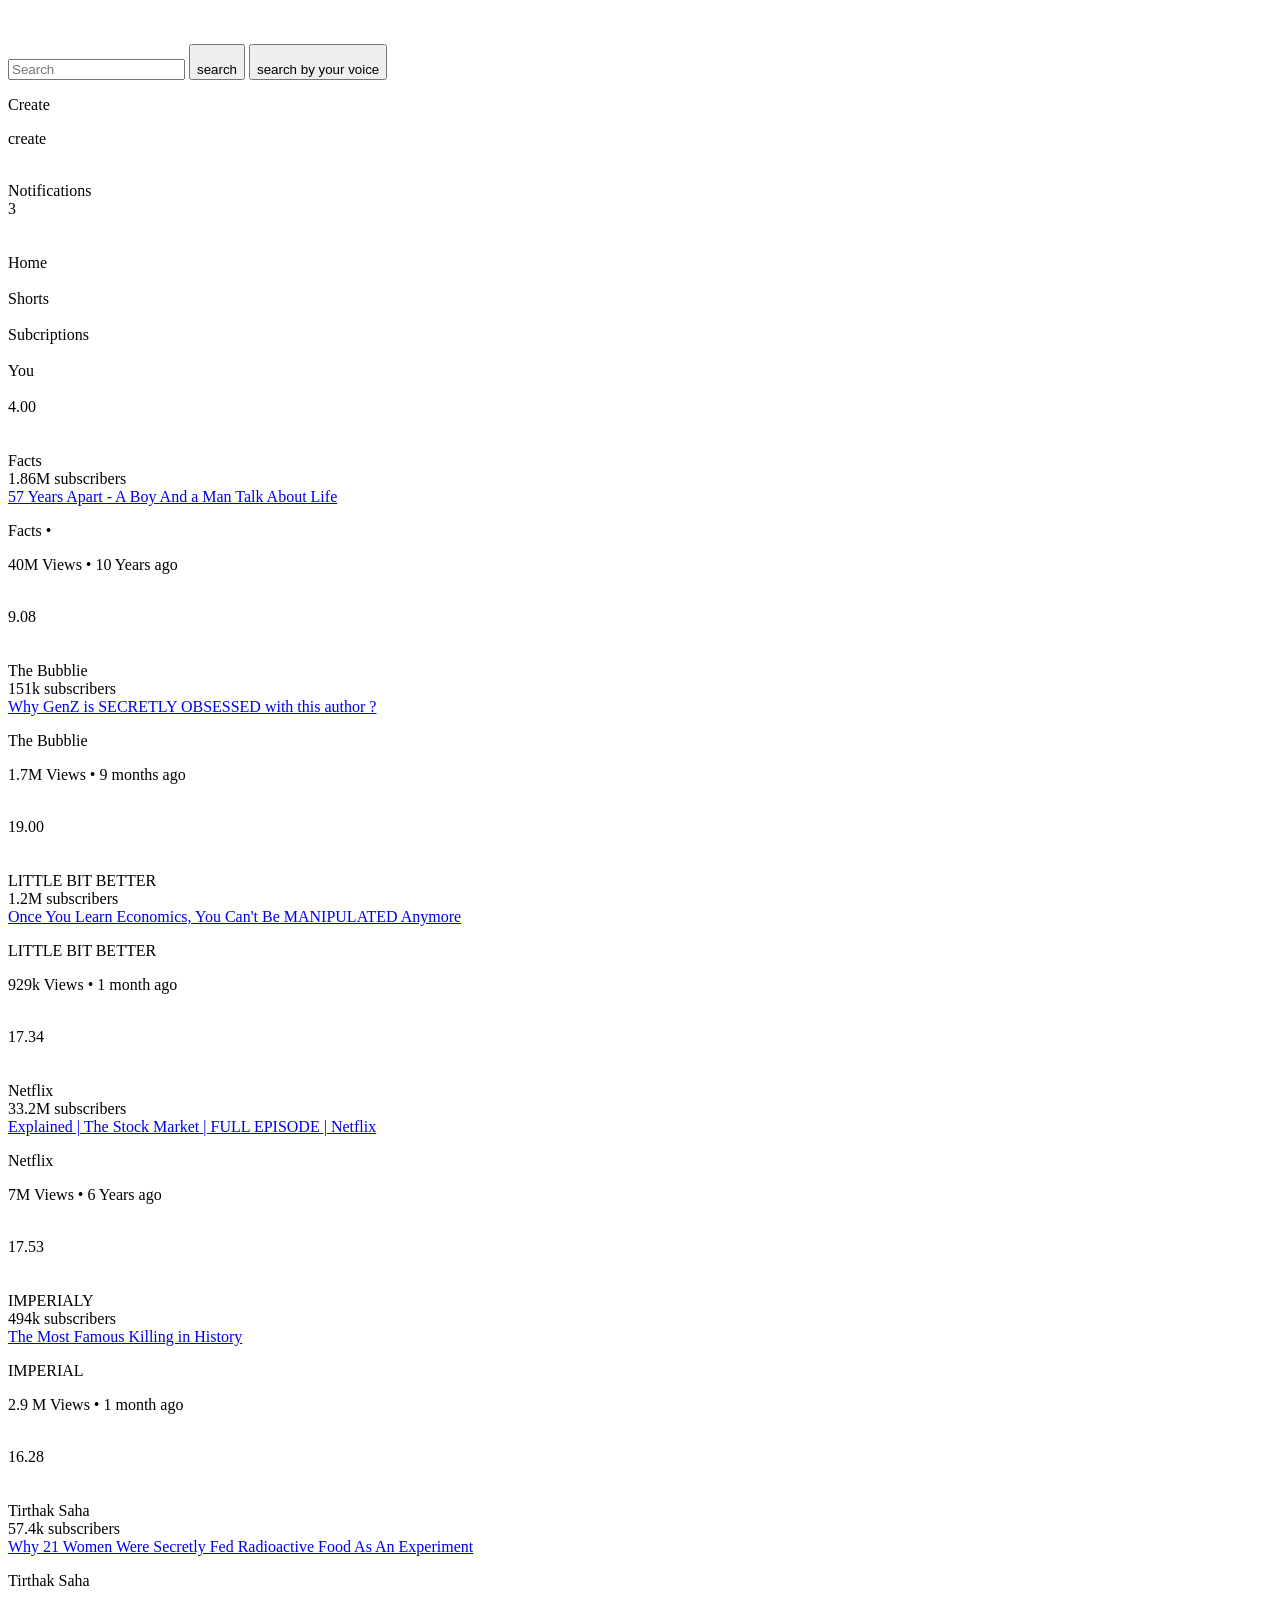
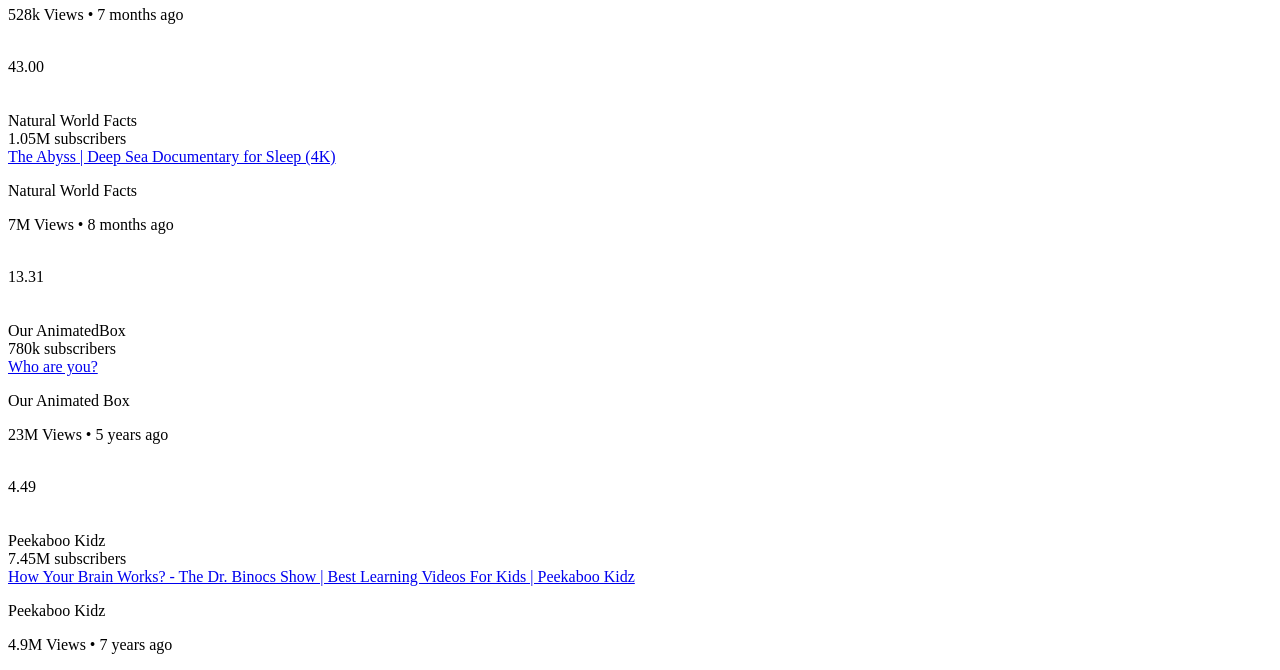
==== index.html @ 299ebcfa "mainfile_shifted" ====
<!DOCTYPE html>
<html lang="en">

<head>
  <meta charset="UTF-8">
  <meta name="viewport" content="width=device-width, initial-scale=1.0">
  <title>Youtube_clone</title>
  <link rel="stylesheet" href="cssfiles/general.css">
  <link rel="stylesheet" href="cssfiles/header.css">
  <link rel="stylesheet" href="cssfiles/leftbar.css">
  <link rel="stylesheet" href="cssfiles/video.css">
  <link rel="preconnect" href="https://fonts.googleapis.com">
  <link rel="preconnect" href="https://fonts.gstatic.com" crossorigin>
  <link rel="stylesheet" href="cssfiles/sidebar.css">
  <link rel="icon" href="icons/youtube.png">
  <link href="https://fonts.googleapis.com/css2?family=Roboto:ital,wght@0,100..900;1,100..900&display=swap"
    rel="stylesheet">
</head>

<body>
  <header>
  <div class="header">
    <div class="left_section">
      <img src="icons/hamburger.png" alt="" class="hamburger_menu">
      <div class="ham_tooltip"></div>
      <img src="icons/youtube-logo.svg" alt="" class="youtube_logo">
    </div>
    <div class="middle_section">
      <input type="text" placeholder="Search" class="search_bar">
      <button class="search_button">
        <img src="icons/loupe.png" alt="" class="search_icon">
        <div class="tooltip">search</div>
      </button>
      <button class="voice_search">
        <img src="icons/voice.svg.png" alt="" class="voice_search_button">
        <div class="tooltip">search by your voice</div>
      </button>
    </div>
    <div class="right_section">

      <div class="upload_icon_container">
        <div class="create_button">
          <p class="create">
            <img src="icons/plus (1).png" alt="" class="create">Create
          <div class="tooltip">create</div>
          </p>

        </div>
      </div>

      <div class="notifications_icon_container">
        <img src="icons/bell.png" alt="" class="notifications">
        <div class="tooltip">Notifications</div>
        <div class="notifications_count">3</div>
      </div>
      <img src="icons/profilePICture.png" alt="" class="my_id">
    </div>
  </div>
</header>
<nav>
  <div class="sidebar">
    <div class="sidebar_link">
      <img src="icons/home.png" alt="" class="sidebar_image">
      <div>Home</div>
    </div>
    <div class="sidebar_link">
      <img src="icons/youtube-shorts_new.jpg" alt="" class="sidebar_image">
      <div>Shorts</div>
    </div>
    <div class="sidebar_link">
      <img src="icons/subscriptions.svg" alt="" class="sidebar_image">
      <div>Subcriptions</div>
    </div>
    <div class="sidebar_link">
      <img src="icons/user.png" alt="" class="sidebar_image">
      <div>You</div>
    </div>
  </div>
</nav> 
<main>

  <section class="video-grid">
    <!--1st-->
    <div class="container">
      <div class="video_thumbnail">
        <a href="https://www.youtube.com/watch?v=BqSxjmvXzzY&t=35s">
          <img class="thumbnail" src="thumbnails/Pixocraft_max_resolution (1).jpg" alt="">
        </a>
        <div class="duration">4.00</div>
      </div>

      <div class="video_preview">
        <div class="video-info-grid">
          <div class="channel_picture">
            <div class="profile-picture-container">
              <a href="https://www.youtube.com/@facts">
                <img src="channelpics/57yearsapart.jpg" alt="" class="profile_picture">
              </a>
              <div class="channel-tooltip">
                <img src="channelpics/57yearsapart.jpg" alt="" class="channel-tooltip-picture">
                <div>
                  <div class="channel-tooltip-name">Facts</div>
                  <div class="channel-tooltip-stats">1.86M subscribers</div>
                </div>
              </div>
            </div>
          </div>
        </div>

        <div class="video_info">
          <a href="https://www.youtube.com/watch?v=BqSxjmvXzzY&t=35s" class="video_title_link">
            <div class="video_title">
              57 Years Apart - A Boy And a Man Talk About Life
            </div>
          </a>

          <div class="channel_name">
            <p>Facts &#8226;</p>
          </div>
          <div class="video_views">
            <p>40M Views &#8226; 10 Years ago</p>
          </div>
        </div>
      </div>
    </div>

<!--2nd-->
    <div class="container">
      <div class="video_thumbnail">
        <a href="https://www.youtube.com/watch?v=-wt9cQa7xW0">
          <img class="thumbnail" src="thumbnails/Pixocraft_max_resolution (2).jpg" alt="">
        </a>
        <div class="duration">9.08</div>
      </div>
      <div class="video_preview">
        <div class="video-info-grid">
          <div class="channel_picture">
            <div class="profile-picture-container">
              <a href="https://www.youtube.com/@theBubblie">
                <img src="channelpics/kafka.jpg" alt="" class="profile_picture">
              </a>
              <div class="channel-tooltip">
                <img src="channelpics/kafka.jpg" alt="" class="channel-tooltip-picture">
                <div>
                  <div class="channel-tooltip-name">The Bubblie</div>
                  <div class="channel-tooltip-stats">151k subscribers</div>
                </div>
              </div>
            </div>
          </div>
        </div>

        <div class="video_info">
          <a href="https://www.youtube.com/watch?v=-wt9cQa7xW0" class="video_title_link">
            <div class="video_title">
              Why GenZ is SECRETLY OBSESSED with this author ?
            </div>
          </a>
          <div class="channel_name">
            <p>The Bubblie</p>
          </div>
          <div class="video_views">
            <p>1.7M Views &#8226; 9 months ago</p>
          </div>
        </div>
      </div>
    </div>


<!--3rd-->
    <div class="container">
      <div class="video_thumbnail">
        <a href="https://www.youtube.com/watch?v=zxVoCw3P1Gc&t=4s">
          <img class="thumbnail" src="thumbnails/Pixocraft_max_resolution (3).jpg" alt="">
        </a>

        <div class="duration">19.00</div>
      </div>
      <div class="video_preview">
        <div class="video-info-grid">
          <div class="channel_picture">
            <div class="profile-picture-container">
              <a href="https://www.youtube.com/@littlebitbetter7">
                <img src="channelpics/economics.jpg" alt="" class="profile_picture">
              </a>
              <div class="channel-tooltip">
                <img src="channelpics/economics.jpg" alt="" class="channel-tooltip-picture">
                <div>
                  <div class="channel-tooltip-name">LITTLE BIT BETTER</div>
                  <div class="channel-tooltip-stats">1.2M subscribers</div>
                </div>
              </div>
            </div>
          </div>
        </div>

        <div class="video_info">
          <a href="https://www.youtube.com/watch?v=zxVoCw3P1Gc&t=4s" class="video_title_link">
            <div class="video_title">
              Once You Learn Economics, You Can't Be MANIPULATED Anymore
            </div>
          </a>
          <div class="channel_name">
            <p>LITTLE BIT BETTER</p>
          </div>
          <div class="video_views">
            <p>929k Views &#8226; 1 month ago</p>
          </div>
        </div>
      </div>
    </div>

<!--4th-->
    <div class="container">
      <div class="video_thumbnail">
        <a href="https://www.youtube.com/watch?v=ZCFkWDdmXG8&t=39s">
          <img class="thumbnail" src="thumbnails/Pixocraft_max_resolution (4).jpg" alt="">
        </a>

        <div class="duration">17.34</div>
      </div>
      <div class="video_preview">
        <div class="video-info-grid">
          <div class="channel_picture">
            <div class="profile-picture-container">
              <a href="https://www.youtube.com/@Netflix">
                <img src="channelpics/stocks.jpg" alt="" class="profile_picture">
              </a>
              <div class="channel-tooltip">
                <img src="channelpics/stocks.jpg" alt="" class="channel-tooltip-picture">
                <div>
                  <div class="channel-tooltip-name">Netflix</div>
                  <div class="channel-tooltip-stats">33.2M subscribers</div>
                </div>
              </div>
            </div>
          </div>
        </div>
        <div class="video_info">
          <a href="https://www.youtube.com/watch?v=ZCFkWDdmXG8&t=39s" class="video_title_link">
            <div class="video_title">
              Explained | The Stock Market | FULL EPISODE | Netflix
            </div>
          </a>
          <div class="channel_name">
            <p>Netflix</p>
          </div>
          <div class="video_views">
            <p>7M Views &#8226; 6 Years ago</p>
          </div>
        </div>
      </div>
    </div>

    <!--5th-->
    <div class="container">
      <div class="video_thumbnail">
        <a href="https://www.youtube.com/watch?v=Nz7BoIlLdAc&t=21s">
          <img class="thumbnail" src="thumbnails/Pixocraft_max_resolution (5).jpg" alt="">
        </a>

        <div class="duration">17.53</div>
      </div>
      <div class="video_preview">
        <div class="video-info-grid">
          <div class="channel_picture">
            <div class="profile-picture-container">
              <a href="https://www.youtube.com/@IMPERIALYT">
                <img src="channelpics/caeser.jpg" alt="" class="profile_picture">
              </a>
              <div class="channel-tooltip">
                <img src="channelpics/caeser.jpg" alt="" class="channel-tooltip-picture">
                <div>
                  <div class="channel-tooltip-name">IMPERIALY</div>
                  <div class="channel-tooltip-stats">494k subscribers</div>
                </div>
              </div>
            </div>
          </div>
        </div>
        <div class="video_info">
          <a href="https://www.youtube.com/watch?v=Nz7BoIlLdAc&t=21s" class="video_title_link">
            <div class="video_title">
              The Most Famous Killing in History
            </div>
          </a>
          <div class="channel_name">
            <p>IMPERIAL</p>
          </div>
          <div class="video_views">
            <p>2.9 M Views &#8226; 1 month ago</p>
          </div>
        </div>
      </div>
    </div>

    <!--6th-->
    <div class="container">
      <div class="video_thumbnail">
        <a href="https://www.youtube.com/watch?v=a7FL8RDh5Mo&t=4s">
          <img class="thumbnail" src="thumbnails/Pixocraft_max_resolution (6).jpg" alt="">
        </a>

        <div class="duration">16.28</div>
      </div>

      <div class="video_preview">
        <div class="video-info-grid">
          <div class="channel_picture">
            <div class="profile-picture-container">
              <a href="https://www.youtube.com/@TirthakSaha">
                <img src="channelpics/covetry experiments.jpg" alt="" class="profile_picture">
              </a>
              <div class="channel-tooltip">
                <img src="channelpics/covetry experiments.jpg" alt="" class="channel-tooltip-picture">
                <div>
                  <div class="channel-tooltip-name">Tirthak Saha</div>
                  <div class="channel-tooltip-stats">57.4k subscribers</div>
                </div>
              </div>
            </div>
          </div>
        </div>

        <div class="video_info">
          <a href="https://www.youtube.com/watch?v=a7FL8RDh5Mo&t=4s" class="video_title_link">
            <div class="video_title">
              Why 21 Women Were Secretly Fed Radioactive Food As An Experiment
            </div>
          </a>
          <div class="channel_name">
            <p>Tirthak Saha</p>
          </div>
          <div class="video_views">
            <p>528k Views &#8226; 7 months ago</p>
          </div>
        </div>
      </div>
    </div>

    <!--7th-->
        <div class="container">
      <div class="video_thumbnail">
        <a href="https://www.youtube.com/watch?v=SXWDW62h_QY&t=14s">
          <img class="thumbnail" src="thumbnails/Pixocraft_max_resolution (7).jpg" alt="">
        </a>

        <div class="duration">43.00</div>
      </div>

      <div class="video_preview">
        <div class="video-info-grid">
          <div class="channel_picture">
            <div class="profile-picture-container">
              <a href="https://www.youtube.com/@NaturalWorldFacts">
                <img src="channelpics/sea.jpg" alt="" class="profile_picture">
              </a>
              <div class="channel-tooltip">
                <img src="channelpics/sea.jpg" alt="" class="channel-tooltip-picture">
                <div>
                  <div class="channel-tooltip-name">Natural World Facts</div>
                  <div class="channel-tooltip-stats">1.05M subscribers</div>
                </div>
              </div>
            </div>
          </div>
        </div>

        <div class="video_info">
          <a href="https://www.youtube.com/watch?v=SXWDW62h_QY&t=14s" class="video_title_link">
            <div class="video_title">
             The Abyss | Deep Sea Documentary for Sleep (4K)
            </div>
          </a>
          <div class="channel_name">
            <p>Natural World Facts</p>
          </div>
          <div class="video_views">
            <p>7M Views &#8226; 8 months ago</p>
          </div>
        </div>
      </div>
    </div>

<!--8th over-->
        <div class="container">
      <div class="video_thumbnail">
        <a href="https://www.youtube.com/watch?v=GWGbOjlJDkU">
          <img class="thumbnail" src="thumbnails/channel_9.jpg" alt="">
        </a>

        <div class="duration">13.31</div>
      </div>

      <div class="video_preview">
        <div class="video-info-grid">
          <div class="channel_picture">
            <div class="profile-picture-container">
              <a href="https://www.youtube.com/@OurAnimatedBox">
                <img src="channelpics/who are you.jpg" alt="" class="profile_picture">
              </a>
              <div class="channel-tooltip">
                <img src="channelpics/who are you.jpg" alt="" class="channel-tooltip-picture">
                <div>
                  <div class="channel-tooltip-name">Our AnimatedBox</div>
                  <div class="channel-tooltip-stats">780k subscribers</div>
                </div>
              </div>
            </div>
          </div>
        </div>

        <div class="video_info">
          <a href="https://www.youtube.com/watch?v=GWGbOjlJDkU" class="video_title_link">
            <div class="video_title">
              Who are you?
            </div>
          </a>
          <div class="channel_name">
            <p>Our Animated Box</p>
          </div>
          <div class="video_views">
            <p>23M Views &#8226; 5 years ago</p>
          </div>
        </div>
      </div>
    </div>

    <!--9th over-->
        <div class="container">
      <div class="video_thumbnail">
        <a href="https://www.youtube.com/watch?v=ndDpjT0_IM0&t=4s">
          <img class="thumbnail" src="thumbnails/Pixocraft_max_resolution.jpg" alt="">
        </a>

        <div class="duration">4.49</div>
      </div>

      <div class="video_preview">
        <div class="video-info-grid">
          <div class="channel_picture">
            <div class="profile-picture-container">
              <a href="https://www.youtube.com/@Peekaboo_Kidz">
                <img src="channelpics/brainworks.jpg" alt="" class="profile_picture">
              </a>
              <div class="channel-tooltip">
                <img src="channelpics/brainworks.jpg" alt="" class="channel-tooltip-picture">
                <div>
                  <div class="channel-tooltip-name">Peekaboo Kidz</div>
                  <div class="channel-tooltip-stats">7.45M subscribers</div>
                </div>
              </div>
            </div>
          </div>
        </div>

        <div class="video_info">
          <a href="https://www.youtube.com/watch?v=ndDpjT0_IM0&t=4s" class="video_title_link">
            <div class="video_title">
              How Your Brain Works? - The Dr. Binocs Show | Best Learning Videos For Kids | Peekaboo Kidz
            </div>
          </a>
          <div class="channel_name">
            <p>Peekaboo Kidz</p>
          </div>
          <div class="video_views">
            <p>4.9M Views &#8226;  7 years ago</p>
          </div>
        </div>
      </div>
    </div>
  </section>
  </main>
</body>
</html>
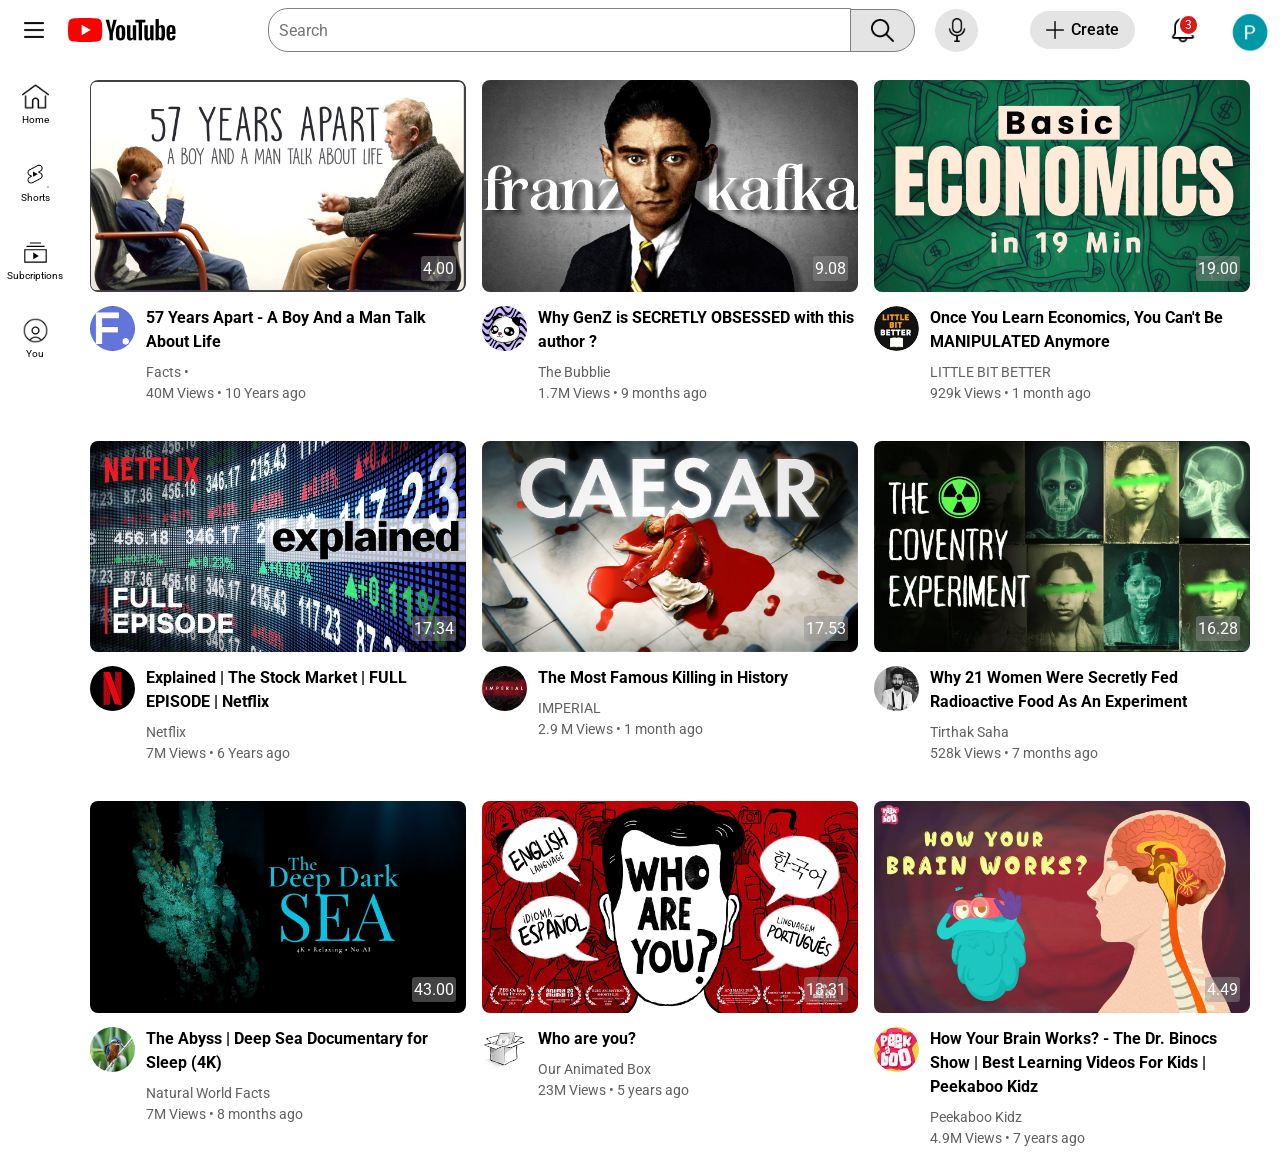
==== commit 84e3a69f: "profile_updated" ====
--- a/index.html
+++ b/index.html
@@ -53,7 +53,7 @@
         <div class="tooltip">Notifications</div>
         <div class="notifications_count">3</div>
       </div>
-      <img src="icons/profilePICture.png" alt="" class="my_id">
+      <img src="icons/Screenshot 2026-05-09 231611.png" alt="" class="my_id">
     </div>
   </div>
 </header>
--- a/cssfiles/general.css
+++ b/cssfiles/general.css
@@ -0,0 +1,14 @@
+    * {
+      margin-top: 0;
+      margin-bottom: 0;
+      margin-left: 0;
+      margin-right: 0;
+      font-family: roboto, arial;
+    }
+    body
+    {
+      padding-top: 80px;
+      padding-left: 90px;
+      padding-right: 30px;
+    }
+
--- a/cssfiles/header.css
+++ b/cssfiles/header.css
@@ -0,0 +1,234 @@
+.header {
+  height: 60px;
+  display: flex;
+  flex-direction: row;
+  justify-content: space-between;
+  position: fixed;
+  top: 0;
+  right: 0;
+  left: 0;
+  z-index: 100;
+  background-color: rgba(255, 255, 255, 0.142);
+}
+
+.left_section {
+  display: flex;
+  flex-direction: row;
+  align-items: center;
+
+}
+
+.hamburger_menu {
+  height: 20px;
+  margin-left: 24px;
+  margin-right: 24px;
+  position: relative;
+  transition: background-color 0.15s;
+}
+
+.ham_tooltip {
+  background-color: rgba(204, 204, 204, 0.384);
+  height: 40px;
+  width: 40px;
+  border-radius: 20px;
+  margin-left: 13px;
+  position: absolute;
+  opacity: 0;
+}
+
+.ham_tooltip:hover {
+  opacity: 1;
+}
+
+.youtube_logo {
+  height: 24px;
+  cursor: pointer;
+}
+
+.middle_section {
+  flex: 1;
+  display: flex;
+  align-items: center;
+  margin-left: 50px;
+  margin-right: 10px;
+  max-width: 710px;
+}
+
+.search_bar {
+  flex: 1;
+  height: 40px;
+  width: 900px;
+  border: solid gray;
+  border-top-left-radius: 20px;
+  border-bottom-left-radius: 20px;
+  border-width: 1px;
+  padding-left: 10px;
+  font-size: 16px;
+  width: 0;
+}
+
+.search_bar::placeholder {
+  font-size: 16px;
+}
+
+.search_button {
+  height: 43px;
+  width: 65px;
+  border-top-right-radius: 21px;
+  border-bottom-right-radius: 21px;
+  margin-top: 1px;
+  border: 1px solid gray;
+  border-width: 1px;
+  margin-left: -1px;
+  background-color: rgb(228, 228, 228);
+  transition: background-color 0.15s;
+}
+.search_button:hover
+{
+  background-color: rgb(239, 239, 239);
+  cursor: pointer;
+}
+.search_button,
+.voice_search,
+.create_button,
+.notifications_icon_container {
+  position: relative;
+  display: flex;
+  justify-content: center;
+  align-items: center;
+}
+
+.search_button .tooltip,
+.voice_search .tooltip,
+.create_button .tooltip,
+.notifications_icon_container .tooltip {
+  position: absolute;
+  bottom: -30px;
+  background-color: gray;
+  color: white;
+  padding-bottom: 2px;
+  padding-top: 2px;
+  padding-left: 3px;
+  padding-right: 3px;
+  font-size: 10px;
+  opacity: 0;
+  border: none;
+  border-radius: 2px;
+  transition: opacity 0.15;
+  white-space: nowrap;
+
+}
+
+.search_button:hover .tooltip,
+.voice_search .tooltip:hover,
+.create_button .tooltip:hover,
+.notifications_icon_container .tooltip:hover {
+  opacity: 1;
+
+}
+
+.search_icon {
+  height: 23px;
+}
+
+.voice_search {
+  height: 43px;
+  width: 43px;
+  border: none;
+  margin-left: 20px;
+  border-radius: 22px;
+  background-color: rgb(228, 228, 228);
+  transition: background-color 0.15s;
+}
+.voice_search:hover
+{
+  background-color: rgb(228, 228, 228);
+  cursor: pointer;
+}
+.voice_search_button {
+  width: 24px;
+  height: 24px;
+}
+
+.right_section {
+
+  width: 250px;
+  display: flex;
+  flex-direction: row;
+  align-items: center;
+  justify-content: space-between;
+  flex-shrink: 0;
+  transition: background-color 0.15s;
+}
+
+.notifications_icon_container {
+  position: relative;
+
+
+}
+.notifications_icon_container:hover
+{
+
+cursor: pointer;
+}
+.notifications_count {
+  position: absolute;
+  top: -2px;
+  right: -2px;
+  border-color: white;
+  border-style: solid;
+  border-width: 2px;
+  background-color: rgb(218, 25, 25);
+  color: white;
+  font-family: roboto, arial;
+  padding-left: 5px;
+  font-size: 12px;
+  padding-bottom: 2px;
+  padding-right: 5px;
+  padding-top: 2px;
+  border-radius: 15px;
+}
+.notifications {
+  height: 28px; 
+}
+.create_button {
+  display: flex;
+  height: 38px;
+  width: 105px;
+  border: none;
+  border-radius: 20px;
+  align-items: center;
+  font-size: 16px;
+  background-color: rgb(228, 228, 228);
+  font-weight: 500;
+}
+
+.create {
+  display: flex;
+  height: 18px;
+  margin-right: 7px;
+  margin-bottom: 3px;
+  margin-top: 1px;
+  margin-left: 3px;
+  vertical-align: middle;
+  transition: background-color 0.15s;
+}
+.create_button:hover
+{
+  background-color: rgb(239, 239, 239);
+  cursor: pointer;
+}
+
+
+
+.my_id {
+  height: 40px;
+  width: 40px;
+  border-radius: 20px;
+  margin-right: 10px;
+  margin-top: 5px;
+}
+.my_id:hover
+{
+  cursor: pointer;
+}
--- a/cssfiles/video.css
+++ b/cssfiles/video.css
@@ -0,0 +1,140 @@
+    .thumbnail
+     {
+      width: 100%;
+      border-radius: 8px;
+      
+    }
+
+    .video_thumbnail {
+      margin-bottom: 10px;
+      position: relative;
+    }
+.duration
+{
+  position: absolute;
+  background-color: rgba(145, 145, 145, 0.457);
+  color: white;
+  bottom: 15px;
+  right: 10px;
+  padding: 3px 2px;
+  border-radius: 3px;
+
+}
+
+
+    .video_preview 
+    {
+      display: grid;
+      grid-template-columns: 56px 1fr;
+    }
+
+    .profile_picture {
+      border-radius: 50px;
+      width: 45px;
+    }
+.profile-picture-container {
+  position: relative;
+  display: inline-block;
+}
+
+.channel-tooltip {
+  background-color: white;
+  width: 200px;
+  padding: 12px 12px;
+  box-shadow: 2px 3px 10px rgba(0, 0, 0, 0.3);
+  border-radius: 6px;
+  position: absolute;
+  top: 55px;
+  z-index: 300;
+  opacity: 0;
+  pointer-events: none;
+  display: flex;
+  align-items: center;
+  transition: opacity 0.15s;
+}
+
+.profile-picture-container:hover .channel-tooltip {
+  opacity: 1;
+}
+
+.channel-tooltip-picture {
+  width: 50px;
+  height: 50px;
+  border-radius: 50px;
+  margin-right: 8px;
+}
+
+.channel-tooltip-name {
+  font-weight: bold;
+  font-size: 16px;
+  margin-bottom: 4px;
+}
+
+.channel-tooltip-stats {
+  font-family: Roboto, Arial;
+  color: rgb(96, 96, 96);
+  font-size: 14px;
+}
+
+    .video_title {
+      font-size: 18px;
+      margin-top: 0;
+      font-weight: 700;
+      line-height: 20px;
+      margin-bottom: 10px;
+    }
+
+    .video_title_link
+    {
+      text-decoration: none;
+      color: black;
+    }
+    .channel_name,
+    .video_views {
+      color: rgb(96, 96, 96);
+      font-size: 16px;
+      margin-top: 5px;
+    }
+
+    .video-grid {
+      display: grid;
+      grid-template-columns: 1fr 1fr 1fr;
+      column-gap: 16px;
+      row-gap: 40px;
+    }
+    @media (min-width: 1000px)
+    {
+      .video_title
+      {
+        font-size: 16px;
+        line-height: 24px;
+      }
+    }
+        @media (min-width: 1000px)
+    {
+      .channel_name,
+      .video_views
+      {
+        font-size: 14px;
+      }
+    }
+    @media (max-width: 800px){
+      .video-grid
+      {
+        grid-template-columns: 1fr ;
+      }
+    }
+
+        @media (min-width: 851px) and (max-width: 999px){
+      .video-grid
+      {
+        grid-template-columns: 1fr 1fr;
+      }
+    }
+
+        @media (min-width: 1000px){
+      .video-grid
+      {
+        grid-template-columns: 1fr 1fr 1fr ;
+      }
+    }
--- a/cssfiles/sidebar.css
+++ b/cssfiles/sidebar.css
@@ -0,0 +1,43 @@
+
+.sidebar
+{
+
+  position: fixed;
+  left: 0;
+  bottom: 0;
+  top: 60px;
+  background-color: white;
+  width: 70px;
+  z-index: 200;
+  padding-top: 5px;
+}
+.sidebar_link img
+{
+  height: 27px;
+  margin-bottom: 4px;
+}
+
+.sidebar_link
+{
+height: 78px;
+display:flex;
+align-items: center;
+justify-content: center;
+flex-direction: column;
+cursor: pointer;
+}
+.sidebar_link div
+{
+  font-size: 10px;
+}
+.sidebar_link:hover
+{
+  border-radius: 5px;
+  background-color: rgb(246, 246, 246);
+}
+
+
+
+
+
+
